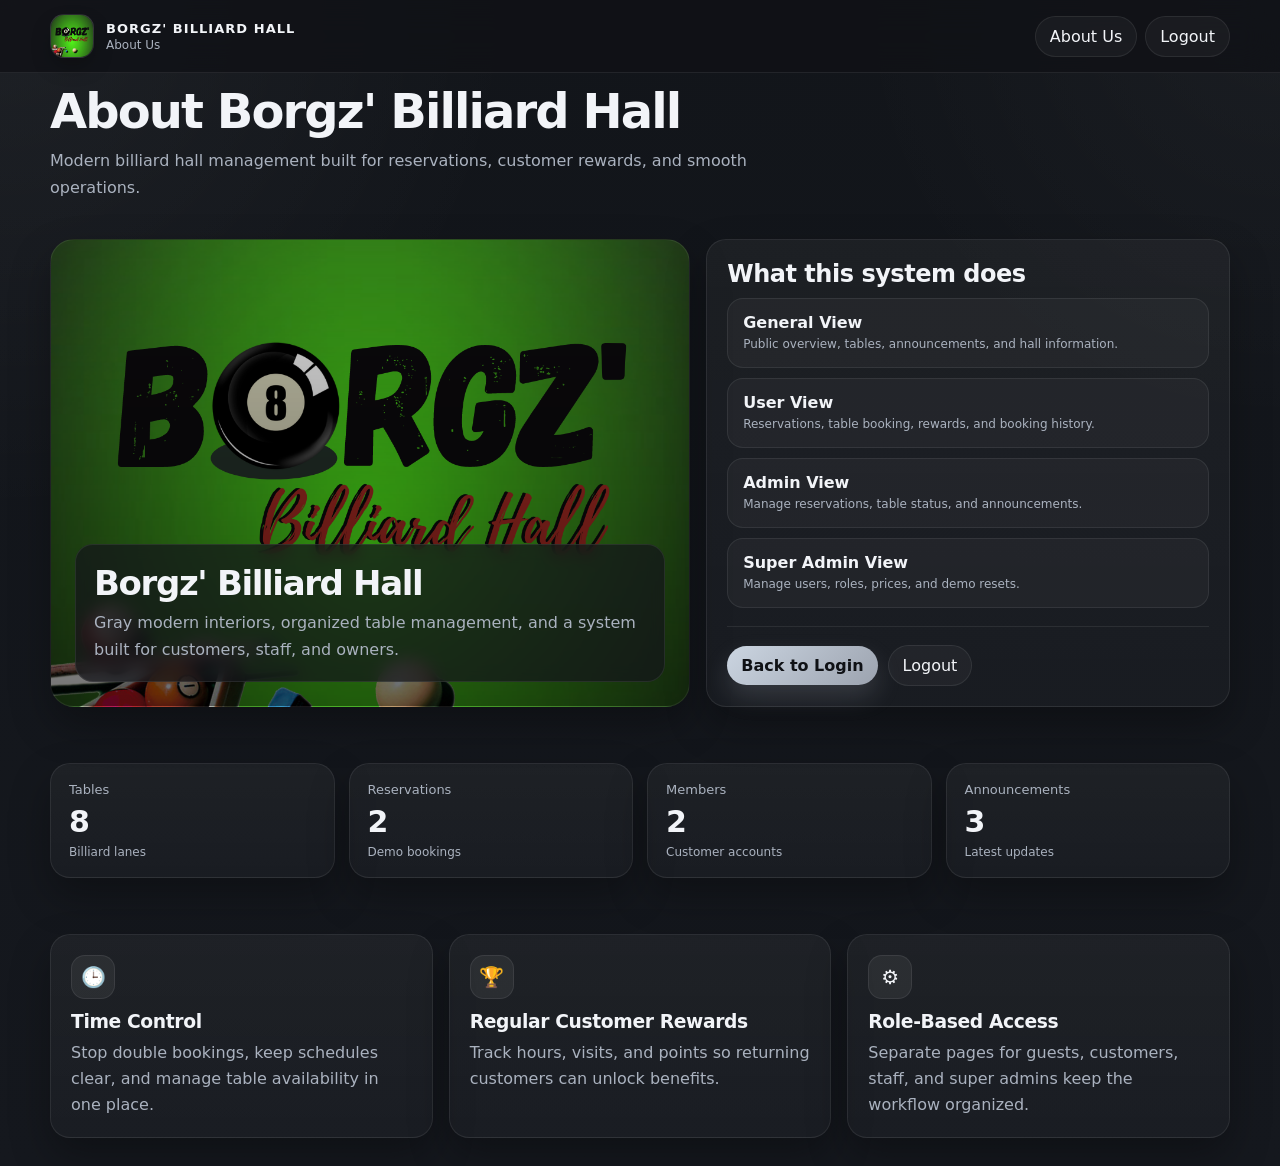
==== about.html @ 678cd431 "Add files via upload" ====
<!DOCTYPE html>
<html lang="en">
<head>
  <meta charset="UTF-8" />
  <meta name="viewport" content="width=device-width, initial-scale=1.0" />
  <title>Borgz' Billiard Hall | About Us</title>
  <link rel="stylesheet" href="style.css" />
</head>
<body data-page="about">
  <header class="topbar">
    <div class="wrap topbar-inner">
      <div class="brand">
        <div class="brand-mark"><img src="logo.png" alt="Borgz' Billiard Hall logo"></div>
        <div>
          <strong>BORGZ' BILLIARD HALL</strong>
          <span>About Us</span>
        </div>
      </div>
      <nav class="nav">
        <a href="about.html">About Us</a>
        <button data-action="logout">Logout</button>
      </nav>
    </div>
  </header>
  <main class="wrap">
    <section class="page-title">
      <h1>About Borgz' Billiard Hall</h1>
      <p>Modern billiard hall management built for reservations, customer rewards, and smooth operations.</p>
    </section>

    <section class="section about-grid">
      <div class="about-hero">
        <div class="overlay">
          <h2>Borgz' Billiard Hall</h2>
          <p>Gray modern interiors, organized table management, and a system built for customers, staff, and owners.</p>
        </div>
      </div>

      <div class="panel">
        <h2>What this system does</h2>
        <div class="list">
          <div class="list-item"><div><strong>General View</strong><div class="meta">Public overview, tables, announcements, and hall information.</div></div></div>
          <div class="list-item"><div><strong>User View</strong><div class="meta">Reservations, table booking, rewards, and booking history.</div></div></div>
          <div class="list-item"><div><strong>Admin View</strong><div class="meta">Manage reservations, table status, and announcements.</div></div></div>
          <div class="list-item"><div><strong>Super Admin View</strong><div class="meta">Manage users, roles, prices, and demo resets.</div></div></div>
        </div>
        <div class="hr"></div>
        <div class="actions">
          <a class="primary-btn" href="index.html">Back to Login</a>
          <button class="secondary-btn" data-action="logout">Logout</button>
        </div>
      </div>
    </section>

    <section class="section">
      <div class="stat-grid" id="aboutStats"></div>
    </section>

    <section class="section grid-3">
      <div class="feature">
        <div class="icon">🕒</div>
        <h3>Time Control</h3>
        <p>Stop double bookings, keep schedules clear, and manage table availability in one place.</p>
      </div>
      <div class="feature">
        <div class="icon">🏆</div>
        <h3>Regular Customer Rewards</h3>
        <p>Track hours, visits, and points so returning customers can unlock benefits.</p>
      </div>
      <div class="feature">
        <div class="icon">⚙️</div>
        <h3>Role-Based Access</h3>
        <p>Separate pages for guests, customers, staff, and super admins keep the workflow organized.</p>
      </div>
    </section>
  </main>
  <script src="script.js"></script>
</body>
</html>
---- style.css ----
:root{
  --bg:#14161b;
  --bg-soft:#1a1e24;
  --panel:#1d222a;
  --panel-2:#232a34;
  --card:#20262f;
  --line:rgba(255,255,255,.08);
  --line-strong:rgba(255,255,255,.14);
  --text:#f2f4f8;
  --muted:#aab2bf;
  --muted-2:#7f8897;
  --accent:#94a3b8;
  --accent-2:#cbd5e1;
  --good:#8bd5a3;
  --warn:#f3c969;
  --danger:#ef8b9b;
  --shadow:0 18px 40px rgba(0,0,0,.30);
  --radius:20px;
  --radius-sm:14px;
}

*{box-sizing:border-box}
html,body{margin:0;padding:0}
body{
  font-family: Inter, ui-sans-serif, system-ui, -apple-system, Segoe UI, Roboto, Arial, sans-serif;
  background:
    radial-gradient(circle at top left, rgba(255,255,255,.05), transparent 30%),
    radial-gradient(circle at top right, rgba(255,255,255,.035), transparent 25%),
    linear-gradient(180deg, #12151a 0%, #15181e 100%);
  color:var(--text);
  min-height:100vh;
}
a{color:inherit;text-decoration:none}
button,input,select,textarea{font:inherit}
.hidden{display:none !important}

.wrap{width:min(1180px, calc(100% - 32px)); margin:0 auto}

.topbar{
  position:sticky;
  top:0;
  z-index:40;
  backdrop-filter: blur(18px);
  background: rgba(16,18,23,.82);
  border-bottom:1px solid var(--line);
}
.topbar-inner{
  display:flex;
  align-items:center;
  justify-content:space-between;
  gap:16px;
  padding:14px 0;
}
.brand{
  display:flex;
  align-items:center;
  gap:12px;
  min-width:0;
}
.brand-mark{
  width:44px;
  height:44px;
  border-radius:14px;
  overflow:hidden;
  flex:none;
  background:
    linear-gradient(180deg, rgba(255,255,255,.09), rgba(255,255,255,.02));
  border:1px solid var(--line);
  box-shadow: 0 10px 20px rgba(0,0,0,.20);
}
.brand-mark img{
  width:100%;
  height:100%;
  object-fit:cover;
  display:block;
}
.brand strong{
  display:block;
  font-size:13px;
  letter-spacing:.08em;
}
.brand span{
  display:block;
  color:var(--muted);
  font-size:12px;
  margin-top:2px;
}

.nav{
  display:flex;
  align-items:center;
  flex-wrap:wrap;
  gap:8px;
  justify-content:flex-end;
}
.nav a, .nav button, .chip, .ghost-btn, .primary-btn, .secondary-btn, .danger-btn{
  border:none;
  border-radius:999px;
  padding:10px 14px;
  cursor:pointer;
}
.nav a, .nav button{
  background: rgba(255,255,255,.04);
  color:var(--text);
  border:1px solid var(--line);
}
.nav a:hover, .nav button:hover{border-color:var(--line-strong)}

.hero, .section{padding:28px 0}
.hero{padding-top:34px}
.grid-2{display:grid; grid-template-columns: 1.15fr .85fr; gap:16px; align-items:start}
.grid-3{display:grid; grid-template-columns: repeat(3, minmax(0,1fr)); gap:16px; align-items:stretch}
.stat-grid{display:grid; grid-template-columns: repeat(4, minmax(0,1fr)); gap:14px; align-items:stretch}
.card-grid{display:grid; grid-template-columns: repeat(2, minmax(0,1fr)); gap:14px; align-items:stretch}

.panel, .card, .stat, .form-card, .list-card, .profile-card, .feature, .table-card{
  background: linear-gradient(180deg, rgba(255,255,255,.045), rgba(255,255,255,.025));
  border:1px solid var(--line);
  border-radius:var(--radius);
  box-shadow: var(--shadow);
}
.panel, .card, .form-card, .list-card, .profile-card, .feature{padding:20px}
.stat{padding:18px; min-height:108px}
.stat .label{font-size:13px; color:var(--muted); margin-bottom:10px}
.stat .value{font-size:30px; font-weight:800; line-height:1}
.stat .hint{font-size:12px; color:var(--muted); margin-top:8px}

.page-title{
  padding:10px 0 10px;
}
.page-title h1{
  margin:0 0 8px;
  font-size: clamp(30px, 4vw, 48px);
  letter-spacing:-.04em;
}
.page-title p{
  margin:0;
  color:var(--muted);
  line-height:1.7;
  max-width:72ch;
}

.hero-grid{
  display:grid;
  grid-template-columns: 1.1fr .9fr;
  gap:16px;
  align-items:stretch;
}
.hero-card{
  padding:30px;
}
.kicker{
  display:inline-flex;
  align-items:center;
  gap:8px;
  font-size:12px;
  letter-spacing:.14em;
  text-transform:uppercase;
  color:var(--muted);
}
.kicker::before{
  content:"";
  width:10px;
  height:10px;
  border-radius:50%;
  background: linear-gradient(135deg, var(--accent-2), var(--good));
}
.hero h1{
  font-size: clamp(36px, 5vw, 58px);
  line-height:1;
  margin:14px 0 12px;
  letter-spacing:-.05em;
}
.hero p{
  color:var(--muted);
  line-height:1.75;
  max-width:65ch;
}
.hero-actions{
  display:flex;
  flex-wrap:wrap;
  gap:10px;
  margin-top:22px;
}
.primary-btn{
  background: linear-gradient(135deg, #cbd5e1, #9ca3af);
  color:#0f1115;
  font-weight:800;
  box-shadow: 0 12px 26px rgba(203,213,225,.16);
}
.secondary-btn, .ghost-btn{
  background: rgba(255,255,255,.04);
  color:var(--text);
  border:1px solid var(--line);
}
.secondary-btn:hover, .ghost-btn:hover, .primary-btn:hover, .danger-btn:hover{
  transform: translateY(-1px);
}

.badge{
  display:inline-flex;
  align-items:center;
  gap:8px;
  padding:8px 12px;
  border-radius:999px;
  font-size:12px;
  background: rgba(255,255,255,.05);
  border:1px solid var(--line);
  color:var(--muted);
}
.badge.good{color:#e6ffef; border-color: rgba(139,213,163,.25); background: rgba(139,213,163,.12)}
.badge.warn{color:#fff2ca; border-color: rgba(243,201,105,.25); background: rgba(243,201,105,.12)}
.badge.danger{color:#ffe0e6; border-color: rgba(239,139,155,.25); background: rgba(239,139,155,.12)}

.status-line{
  display:flex;
  flex-wrap:wrap;
  gap:10px;
  margin-top:12px;
  align-items:center;
}

.hr{height:1px; background:var(--line); margin:18px 0}

.form-card h3, .panel h2, .panel h3, .card h3, .list-card h3, .profile-card h3, .feature h3{
  margin:0 0 10px;
  letter-spacing:-.02em;
}
.form-card h2, .panel h2, .card h2, .list-card h2, .profile-card h2{
  margin:0 0 10px;
  letter-spacing:-.02em;
}
.small{
  color:var(--muted);
  font-size:13px;
  line-height:1.65;
}
.mini-note{
  color:var(--muted);
  font-size:12px;
  line-height:1.5;
}

label{
  display:block;
  font-size:13px;
  color:var(--muted);
  margin:12px 0 8px;
}
input, select, textarea{
  width:100%;
  background: rgba(8,10,14,.58);
  color:var(--text);
  border:1px solid var(--line);
  border-radius:14px;
  padding:12px 14px;
  outline:none;
}
input:focus, select:focus, textarea:focus{
  border-color: rgba(203,213,225,.36);
  box-shadow: 0 0 0 4px rgba(203,213,225,.08);
}
textarea{min-height:120px; resize:vertical}

.actions{
  display:flex;
  flex-wrap:wrap;
  gap:10px;
  align-items:center;
}
.chip{
  display:inline-flex;
  align-items:center;
  gap:8px;
  background: rgba(255,255,255,.05);
  color:var(--muted);
  border:1px solid var(--line);
  font-size:12px;
}
.kpi{
  display:flex;
  flex-direction:column;
  gap:5px;
  padding:14px 16px;
  border-radius:16px;
  border:1px solid var(--line);
  background: rgba(255,255,255,.03);
}
.kpi span{color:var(--muted); font-size:12px}
.kpi strong{font-size:18px}

.hero-side{
  background:
    linear-gradient(180deg, rgba(6,8,12,.18), rgba(6,8,12,.58)),
    url('https://images.unsplash.com/photo-1556880202-9b1b0b0c4c6b?auto=format&fit=crop&w=1200&q=80') center/cover no-repeat;
  overflow:hidden;
  display:flex;
  align-items:flex-end;
  min-height:100%;
  padding:22px;
}
.hero-side .frame{
  width:100%;
  border-radius:18px;
  padding:18px;
  background: rgba(17,19,25,.82);
  border:1px solid var(--line);
  backdrop-filter: blur(8px);
}
.hero-side .frame h3{margin:0 0 6px}
.hero-side .frame p{margin:0; color:#eef2f7; max-width:40ch}

.notice{
  margin-top:14px;
  padding:14px 16px;
  border-radius:16px;
  background: rgba(255,255,255,.04);
  border:1px solid var(--line);
  color:var(--muted);
  line-height:1.6;
}

.account-grid{
  display:grid;
  grid-template-columns: repeat(2, minmax(0,1fr));
  gap:12px;
}
.account{
  padding:16px;
  border-radius:18px;
  background: rgba(255,255,255,.03);
  border:1px solid var(--line);
}
.account strong{display:block; margin-bottom:4px}
.account .role{
  color:var(--muted);
  font-size:12px;
  margin-bottom:10px;
}

.section-head{
  display:flex;
  align-items:flex-end;
  justify-content:space-between;
  gap:16px;
  margin:0 0 14px;
}
.section-head h2, .section-head h3{margin:0}
.section-head p{margin:6px 0 0; color:var(--muted); line-height:1.6}

.list{
  display:grid;
  gap:10px;
}
.list-item{
  display:flex;
  justify-content:space-between;
  align-items:center;
  gap:12px;
  padding:14px 15px;
  border-radius:16px;
  background: rgba(255,255,255,.035);
  border:1px solid var(--line);
}
.list-item strong{display:block}
.list-item .meta{
  color:var(--muted);
  font-size:12px;
  line-height:1.5;
  margin-top:3px;
}

.table-wrap{
  overflow:auto;
  border-radius:16px;
  border:1px solid var(--line);
}
table{
  width:100%;
  border-collapse:collapse;
  min-width:820px;
}
th, td{
  padding:14px 12px;
  text-align:left;
  border-bottom:1px solid var(--line);
  vertical-align:middle;
}
th{
  color:var(--muted);
  font-size:12px;
  letter-spacing:.08em;
  text-transform:uppercase;
  background: rgba(255,255,255,.03);
}
tr:last-child td{border-bottom:none}

.table-grid{
  display:grid;
  grid-template-columns: repeat(auto-fit, minmax(160px, 1fr));
  gap:12px;
  align-items:stretch;
}
.table-card{
  padding:16px;
  min-height:132px;
  display:flex;
  flex-direction:column;
  justify-content:space-between;
}
.table-card strong{font-size:15px}
.table-card .meta{color:var(--muted); font-size:12px; line-height:1.45; margin-top:3px}
.table-card .status-pill{
  margin-top:10px;
  align-self:flex-start;
}
.table-card.active{
  border-color: rgba(203,213,225,.40);
  box-shadow: 0 18px 28px rgba(255,255,255,.05);
}

.pill{
  display:inline-flex;
  align-items:center;
  gap:6px;
  border-radius:999px;
  padding:7px 11px;
  font-size:12px;
  border:1px solid transparent;
  white-space:nowrap;
}
.pill.available{background:rgba(139,213,163,.13); color:#dcffea; border-color:rgba(139,213,163,.25)}
.pill.booked, .pill.occupied, .pill.reserved{background:rgba(203,213,225,.08); color:#f0f4f8; border-color:rgba(203,213,225,.20)}
.pill.pending{background:rgba(243,201,105,.13); color:#fff3c5; border-color:rgba(243,201,105,.22)}
.pill.completed{background:rgba(124,156,255,.13); color:#e5ecff; border-color:rgba(124,156,255,.24)}
.pill.cancelled{background:rgba(239,139,155,.12); color:#ffdce3; border-color:rgba(239,139,155,.22)}
.pill.maintenance{background:rgba(255,255,255,.06); color:#d9dfe7; border-color:rgba(255,255,255,.15)}

.reservation-empty{
  border:1px dashed var(--line-strong);
  border-radius:18px;
  padding:28px;
  min-height:220px;
  display:flex;
  flex-direction:column;
  justify-content:center;
  align-items:center;
  text-align:center;
  gap:12px;
  color:var(--muted);
  background: rgba(255,255,255,.02);
}

.checklist{
  list-style:none;
  padding:0;
  margin:0;
}
.checklist li{
  display:flex;
  align-items:center;
  gap:10px;
  padding:10px 0;
  border-top:1px solid var(--line);
  color:#e7ebf1;
  font-size:14px;
}
.checklist li:first-child{border-top:none}
.box{
  width:16px;
  height:16px;
  border:1.5px solid var(--muted-2);
  border-radius:4px;
  flex:none;
}

.avatar{
  width:92px;
  height:92px;
  border-radius:50%;
  background: linear-gradient(180deg, #313740, #21252d);
  border:1px solid var(--line);
  margin-bottom:14px;
}
.row{
  display:grid;
  grid-template-columns: repeat(2, minmax(0,1fr));
  gap:10px;
  margin-bottom:10px;
}
.setting{
  display:flex;
  align-items:center;
  justify-content:space-between;
  padding:13px 14px;
  border:1px solid var(--line);
  border-radius:12px;
  background: rgba(255,255,255,.03);
  margin-bottom:10px;
  color:#e7ebf1;
}
.footer-bar{
  margin-top:18px;
  border-radius:18px;
  background: #11151a;
  color:#fff;
  padding:16px 18px;
  display:flex;
  justify-content:space-between;
  gap:16px;
  align-items:center;
  border:1px solid var(--line);
}
.footer-bar .muted{color:rgba(255,255,255,.72); font-size:13px}

.logo-hero{
  display:grid;
  place-items:center;
  min-height:100%;
  padding:24px;
}
.logo-hero img{
  width:min(100%, 460px);
  border-radius:24px;
  border:1px solid var(--line);
  box-shadow: var(--shadow);
  background:#111;
}

.about-grid{
  display:grid;
  grid-template-columns: 1.1fr .9fr;
  gap:16px;
  align-items:stretch;
}
.about-hero{
  min-height:340px;
  border-radius:24px;
  overflow:hidden;
  border:1px solid var(--line);
  box-shadow: var(--shadow);
  background:
    linear-gradient(180deg, rgba(0,0,0,.15), rgba(0,0,0,.55)),
    url('logo.png') center/cover no-repeat;
  display:flex;
  align-items:flex-end;
  padding:24px;
}
.about-hero .overlay{
  background: rgba(20,22,27,.72);
  border:1px solid var(--line);
  border-radius:18px;
  padding:18px;
  backdrop-filter: blur(8px);
}
.about-hero h2{
  margin:0 0 6px;
  font-size:34px;
  letter-spacing:-.04em;
}
.about-hero p{
  margin:0;
  color:var(--muted);
  line-height:1.7;
}

.feature .icon{
  width:44px;
  height:44px;
  border-radius:14px;
  display:grid;
  place-items:center;
  background: rgba(255,255,255,.06);
  border:1px solid var(--line);
  margin-bottom:12px;
  font-size:20px;
}
.feature p{margin:0; color:var(--muted); line-height:1.6}
.feature h3{margin-bottom:8px}

.responsive-hide{display:block}

@media (max-width: 1040px){
  .hero-grid, .grid-2, .about-grid{grid-template-columns:1fr}
  .stat-grid{grid-template-columns:repeat(2, minmax(0,1fr))}
  .card-grid, .grid-3{grid-template-columns:1fr}
}

@media (max-width: 760px){
  .wrap{width:calc(100% - 20px)}
  .topbar-inner{flex-direction:column; align-items:flex-start}
  .nav{justify-content:flex-start}
  .hero-card, .panel, .card, .form-card, .list-card, .profile-card, .feature{padding:16px}
  .stat-grid, .account-grid, .form-row, .row{grid-template-columns:1fr}
  .footer-bar{flex-direction:column; align-items:flex-start}
  .responsive-hide{display:none}
}
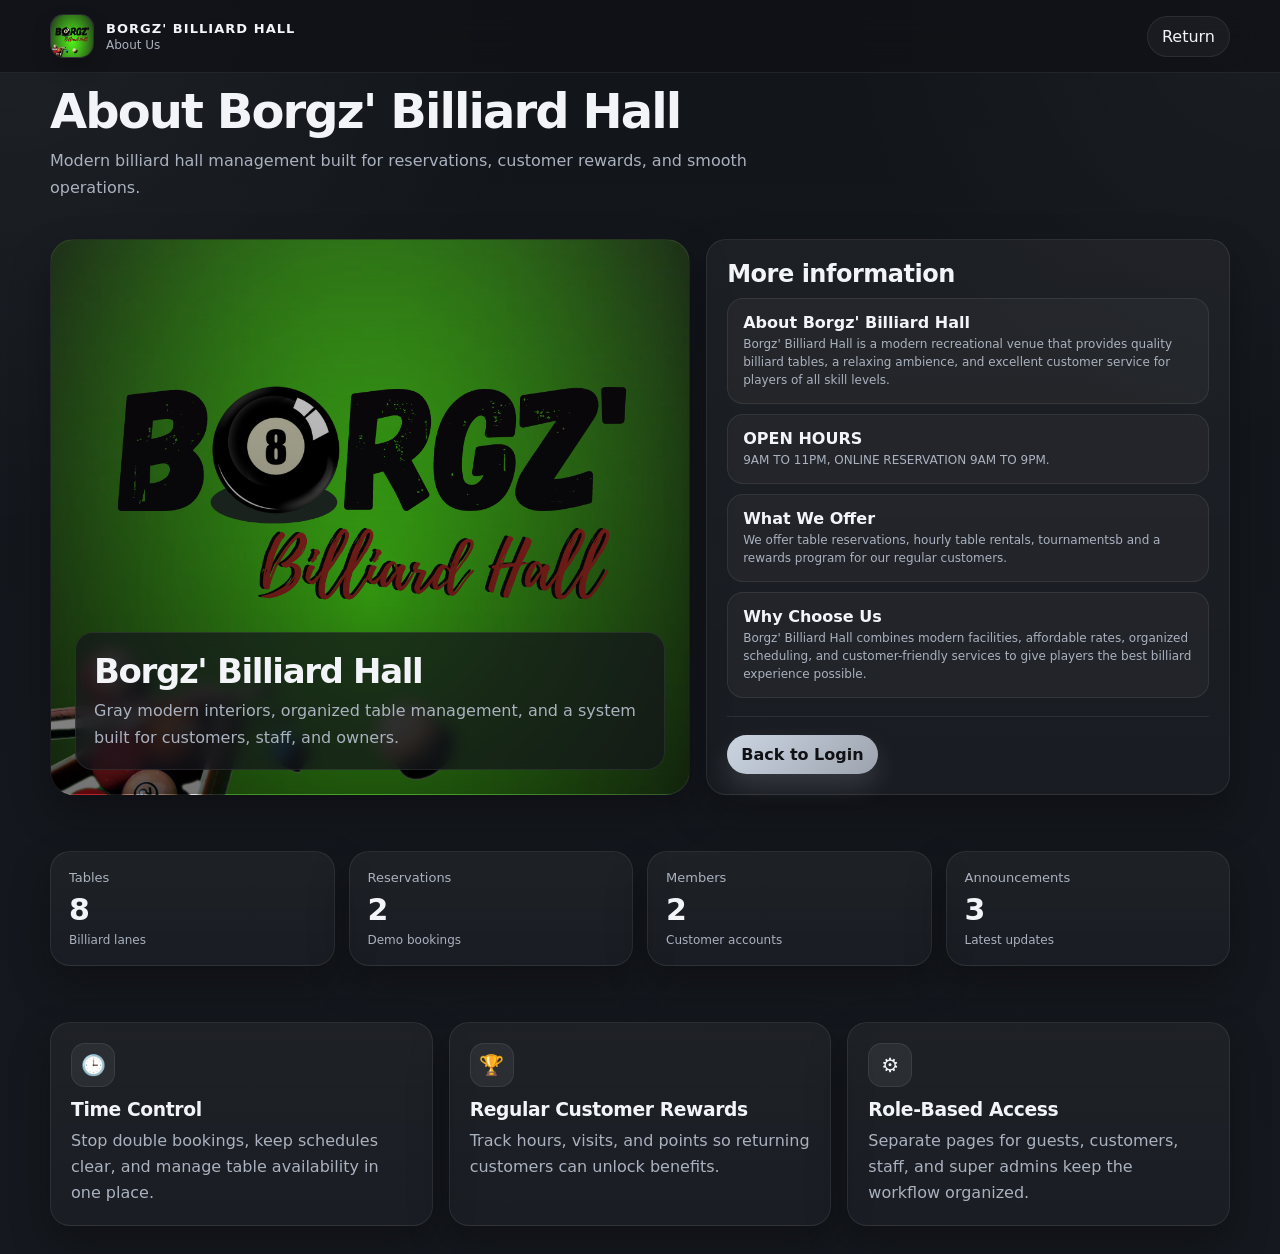
==== commit b7cac8a5: "about.html" ====
--- a/about.html
+++ b/about.html
@@ -17,8 +17,7 @@
         </div>
       </div>
       <nav class="nav">
-        <a href="about.html">About Us</a>
-        <button data-action="logout">Logout</button>
+        <button data-action="logout">Return</button>
       </nav>
     </div>
   </header>
@@ -37,17 +36,49 @@
       </div>
 
       <div class="panel">
-        <h2>What this system does</h2>
+        <h2>More information</h2>
         <div class="list">
-          <div class="list-item"><div><strong>General View</strong><div class="meta">Public overview, tables, announcements, and hall information.</div></div></div>
-          <div class="list-item"><div><strong>User View</strong><div class="meta">Reservations, table booking, rewards, and booking history.</div></div></div>
-          <div class="list-item"><div><strong>Admin View</strong><div class="meta">Manage reservations, table status, and announcements.</div></div></div>
-          <div class="list-item"><div><strong>Super Admin View</strong><div class="meta">Manage users, roles, prices, and demo resets.</div></div></div>
-        </div>
+  
+  <div class="list-item">
+    <div>
+      <strong>About Borgz' Billiard Hall</strong>
+      <div class="meta">
+        Borgz' Billiard Hall is a modern recreational venue that provides quality billiard tables, a relaxing ambience, and excellent customer service for players of all skill levels.
+      </div>
+    </div>
+  </div>
+
+  <div class="list-item">
+    <div>
+      <strong>OPEN HOURS</strong>
+      <div class="meta">
+        9AM TO 11PM, ONLINE RESERVATION 9AM TO 9PM.
+      </div>
+    </div>
+  </div>
+  <div class="list-item">
+    <div>
+      <strong>What We Offer</strong>
+      <div class="meta">
+        We offer table reservations, hourly table rentals, tournamentsb and a rewards program for our regular customers.
+      </div>
+    </div>
+  </div>
+
+  <div class="list-item">
+    <div>
+      <strong>Why Choose Us</strong>
+      <div class="meta">
+        Borgz' Billiard Hall combines modern facilities, affordable rates, organized scheduling, and customer-friendly services to give players the best billiard experience possible.
+      </div>
+    </div>
+  </div>
+
+</div>
+
         <div class="hr"></div>
         <div class="actions">
           <a class="primary-btn" href="index.html">Back to Login</a>
-          <button class="secondary-btn" data-action="logout">Logout</button>
         </div>
       </div>
     </section>
@@ -76,4 +107,4 @@
   </main>
   <script src="script.js"></script>
 </body>
-</html>+</html>
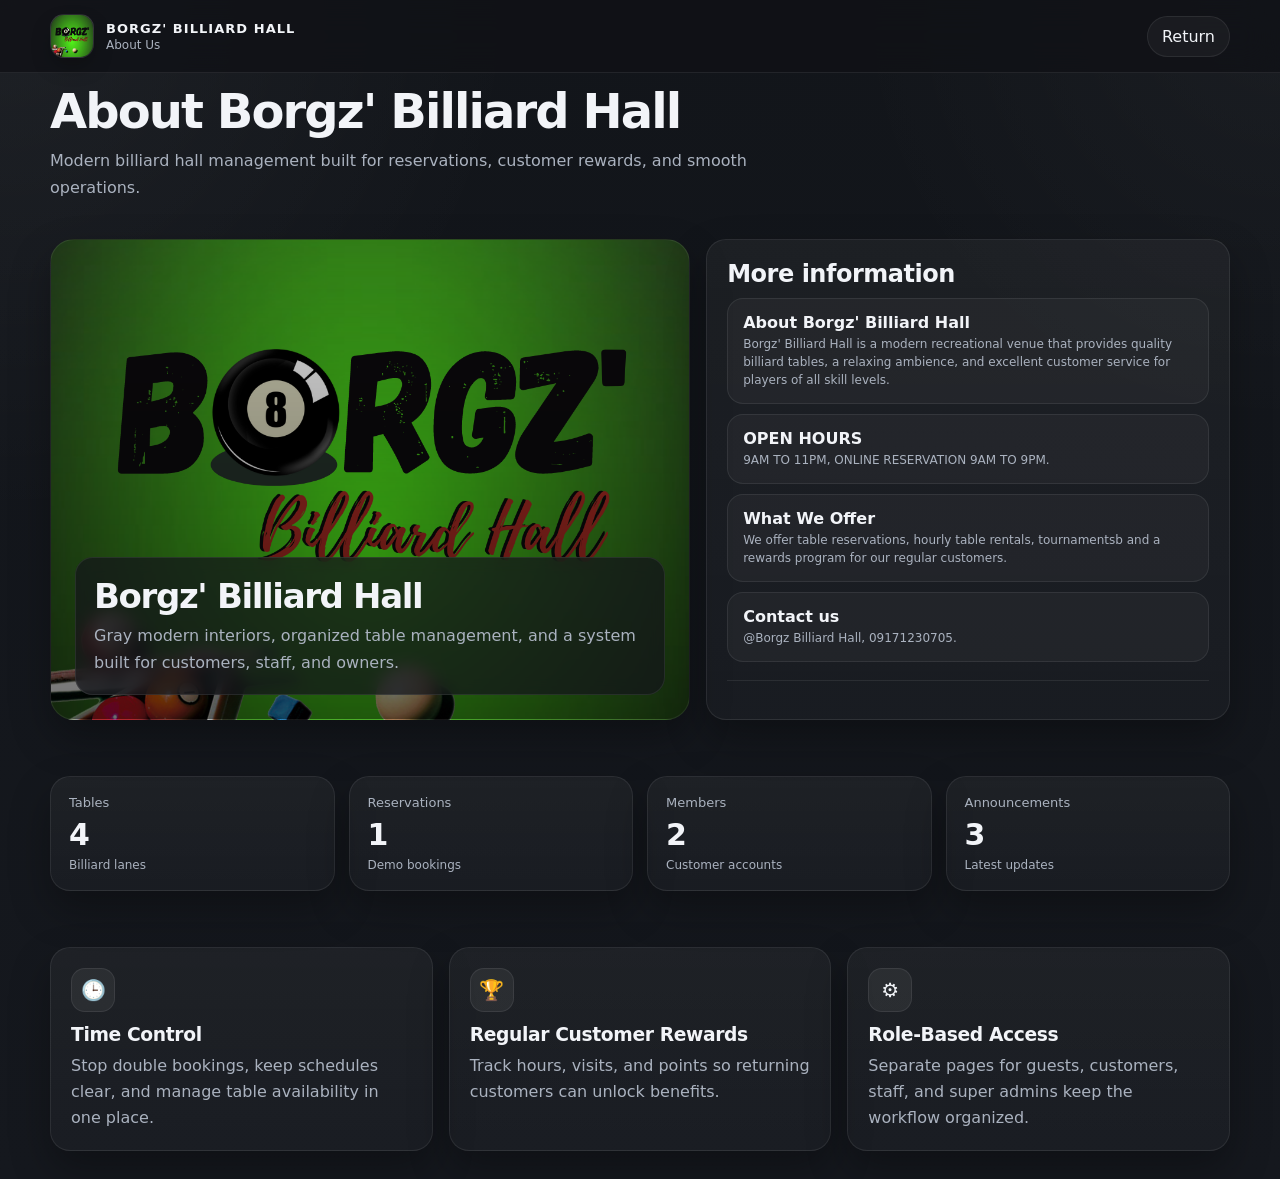
==== commit 1a67082c: "about.html" ====
--- a/about.html
+++ b/about.html
@@ -67,18 +67,19 @@
 
   <div class="list-item">
     <div>
-      <strong>Why Choose Us</strong>
+      <strong>Contact us</strong>
       <div class="meta">
-        Borgz' Billiard Hall combines modern facilities, affordable rates, organized scheduling, and customer-friendly services to give players the best billiard experience possible.
+       @Borgz Billiard Hall, 09171230705.
       </div>
     </div>
   </div>
+  
+  
 
 </div>
 
         <div class="hr"></div>
         <div class="actions">
-          <a class="primary-btn" href="index.html">Back to Login</a>
         </div>
       </div>
     </section>
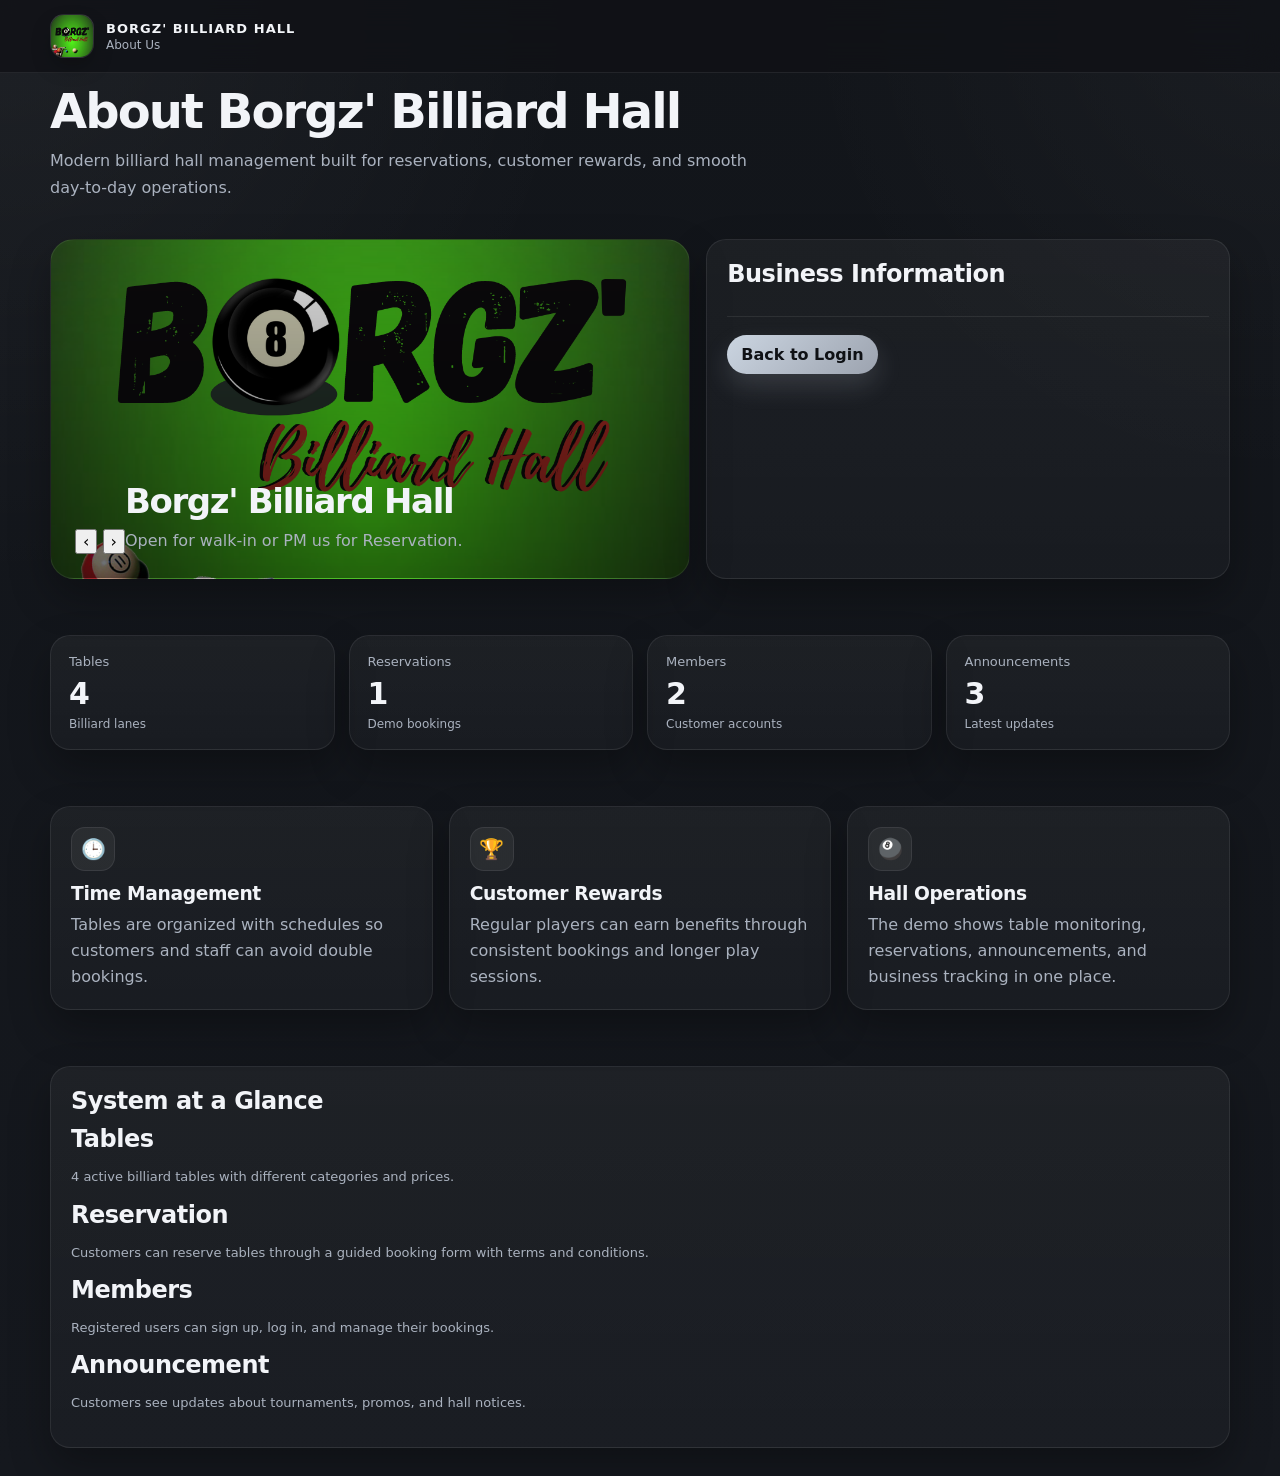
==== commit 0a271ac7: "Update about.html" ====
--- a/about.html
+++ b/about.html
@@ -16,70 +16,39 @@
           <span>About Us</span>
         </div>
       </div>
-      <nav class="nav">
-        <button data-action="logout">Return</button>
-      </nav>
     </div>
   </header>
+
   <main class="wrap">
     <section class="page-title">
       <h1>About Borgz' Billiard Hall</h1>
-      <p>Modern billiard hall management built for reservations, customer rewards, and smooth operations.</p>
+      <p>Modern billiard hall management built for reservations, customer rewards, and smooth day-to-day operations.</p>
     </section>
 
     <section class="section about-grid">
       <div class="about-hero">
-        <div class="overlay">
+        <div class="about-stage">
+          <div class="about-slide" style="background-image:url('Pic1.jpg')"></div>
+          <div class="about-slide" style="background-image:url('Pic2.jpg')"></div>
+          <div class="about-slide" style="background-image:url('Pic3.jpg')"></div>
+          <div class="about-slide" style="background-image:url('Pic4.jpg')"></div>
+        </div>
+        <div class="slideshow-controls">
+          <button type="button" data-slide-prev>‹</button>
+          <button type="button" data-slide-next>›</button>
+        </div>
+        <div class="about-caption">
           <h2>Borgz' Billiard Hall</h2>
-          <p>Gray modern interiors, organized table management, and a system built for customers, staff, and owners.</p>
+          <p>Open for walk-in or PM us for Reservation.</p>
         </div>
       </div>
 
       <div class="panel">
-        <h2>More information</h2>
-        <div class="list">
-  
-  <div class="list-item">
-    <div>
-      <strong>About Borgz' Billiard Hall</strong>
-      <div class="meta">
-        Borgz' Billiard Hall is a modern recreational venue that provides quality billiard tables, a relaxing ambience, and excellent customer service for players of all skill levels.
-      </div>
-    </div>
-  </div>
-
-  <div class="list-item">
-    <div>
-      <strong>OPEN HOURS</strong>
-      <div class="meta">
-        9AM TO 11PM, ONLINE RESERVATION 9AM TO 9PM.
-      </div>
-    </div>
-  </div>
-  <div class="list-item">
-    <div>
-      <strong>What We Offer</strong>
-      <div class="meta">
-        We offer table reservations, hourly table rentals, tournamentsb and a rewards program for our regular customers.
-      </div>
-    </div>
-  </div>
-
-  <div class="list-item">
-    <div>
-      <strong>Contact us</strong>
-      <div class="meta">
-       @Borgz Billiard Hall, 09171230705.
-      </div>
-    </div>
-  </div>
-  
-  
-
-</div>
-
+        <h2>Business Information</h2>
+        <div id="businessInfo" class="list"></div>
         <div class="hr"></div>
         <div class="actions">
+          <a class="primary-btn" href="index.html">Back to Login</a>
         </div>
       </div>
     </section>
@@ -91,21 +60,46 @@
     <section class="section grid-3">
       <div class="feature">
         <div class="icon">🕒</div>
-        <h3>Time Control</h3>
-        <p>Stop double bookings, keep schedules clear, and manage table availability in one place.</p>
+        <h3>Time Management</h3>
+        <p>Tables are organized with schedules so customers and staff can avoid double bookings.</p>
       </div>
       <div class="feature">
         <div class="icon">🏆</div>
-        <h3>Regular Customer Rewards</h3>
-        <p>Track hours, visits, and points so returning customers can unlock benefits.</p>
+        <h3>Customer Rewards</h3>
+        <p>Regular players can earn benefits through consistent bookings and longer play sessions.</p>
       </div>
       <div class="feature">
-        <div class="icon">⚙️</div>
-        <h3>Role-Based Access</h3>
-        <p>Separate pages for guests, customers, staff, and super admins keep the workflow organized.</p>
+        <div class="icon">🎱</div>
+        <h3>Hall Operations</h3>
+        <p>The demo shows table monitoring, reservations, announcements, and business tracking in one place.</p>
+      </div>
+    </section>
+
+    <section class="section">
+      <div class="panel">
+        <h2>System at a Glance</h2>
+        <div class="business-grid">
+          <div class="info-box">
+            <h2>Tables</h2>
+            <p class="small">4 active billiard tables with different categories and prices.</p>
+          </div>
+          <div class="info-box">
+            <h2>Reservation</h2>
+            <p class="small">Customers can reserve tables through a guided booking form with terms and conditions.</p>
+          </div>
+          <div class="info-box">
+            <h2>Members</h2>
+            <p class="small">Registered users can sign up, log in, and manage their bookings.</p>
+          </div>
+          <div class="info-box">
+            <h2>Announcement</h2>
+            <p class="small">Customers see updates about tournaments, promos, and hall notices.</p>
+          </div>
+        </div>
       </div>
     </section>
   </main>
+
   <script src="script.js"></script>
 </body>
 </html>
